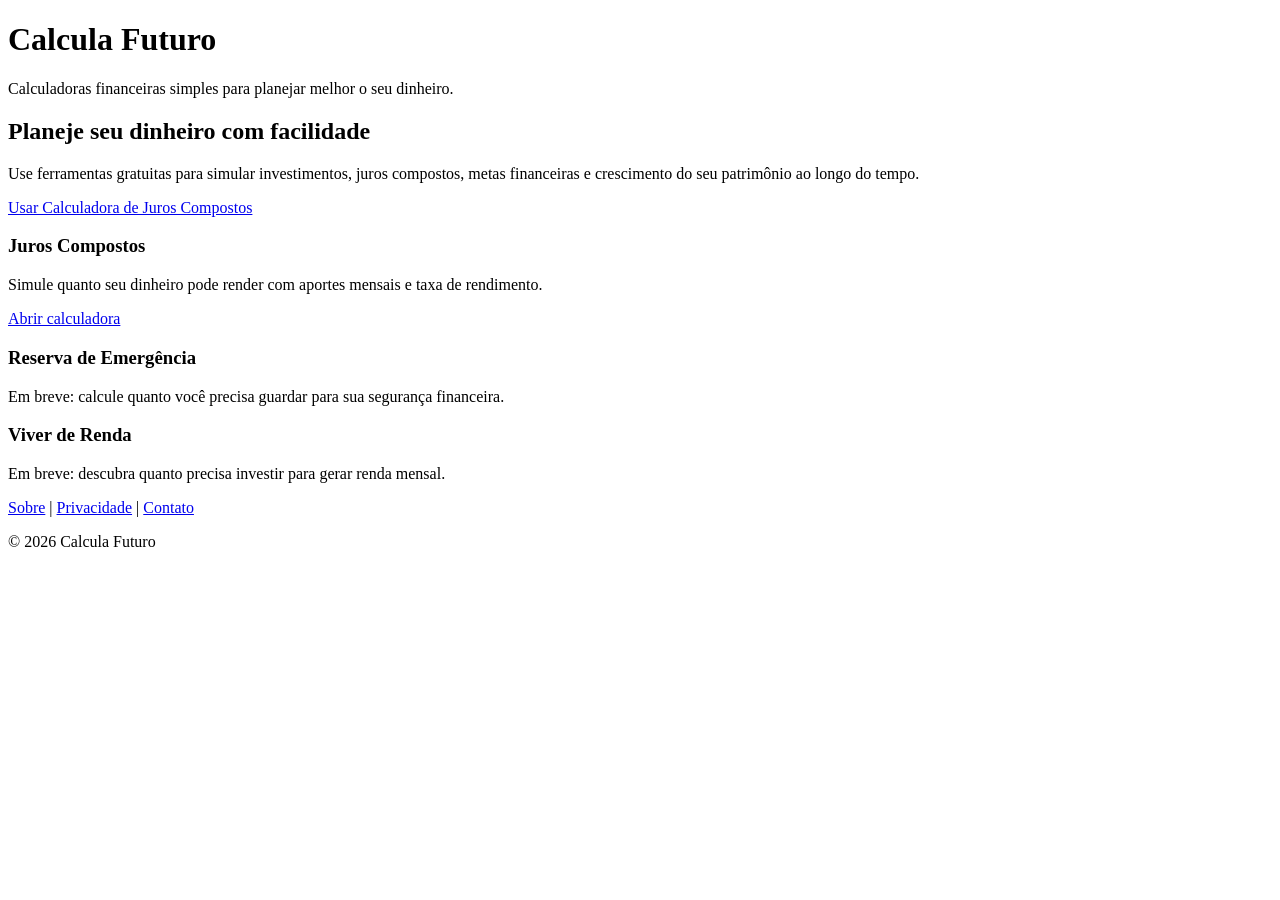
==== index.html @ 506d2a88 "Create index.html" ====
<!DOCTYPE html>
<html lang="pt-BR">
<head>
  <meta charset="UTF-8">
  <meta name="viewport" content="width=device-width, initial-scale=1.0">
  <title>Calcula Futuro - Calculadoras Financeiras Gratuitas</title>
  <meta name="description" content="Use calculadoras financeiras gratuitas para simular juros compostos, investimentos, metas financeiras e planejamento do seu dinheiro.">
  <link rel="stylesheet" href="style.css">
</head>
<body>

  <header class="topo">
    <div class="container">
      <h1>Calcula Futuro</h1>
      <p>Calculadoras financeiras simples para planejar melhor o seu dinheiro.</p>
    </div>
  </header>

  <main class="container">
    <section class="hero">
      <h2>Planeje seu dinheiro com facilidade</h2>
      <p>
        Use ferramentas gratuitas para simular investimentos, juros compostos,
        metas financeiras e crescimento do seu patrimônio ao longo do tempo.
      </p>

      <a class="botao" href="juros-compostos.html">Usar Calculadora de Juros Compostos</a>
    </section>

    <section class="cards">
      <div class="card">
        <h3>Juros Compostos</h3>
        <p>Simule quanto seu dinheiro pode render com aportes mensais e taxa de rendimento.</p>
        <a href="juros-compostos.html">Abrir calculadora</a>
      </div>

      <div class="card bloqueado">
        <h3>Reserva de Emergência</h3>
        <p>Em breve: calcule quanto você precisa guardar para sua segurança financeira.</p>
      </div>

      <div class="card bloqueado">
        <h3>Viver de Renda</h3>
        <p>Em breve: descubra quanto precisa investir para gerar renda mensal.</p>
      </div>
    </section>
  </main>

  <footer class="rodape">
    <div class="container">
      <p>
        <a href="sobre.html">Sobre</a> |
        <a href="privacidade.html">Privacidade</a> |
        <a href="contato.html">Contato</a>
      </p>
      <p>© 2026 Calcula Futuro</p>
    </div>
  </footer>

</body>
</html>
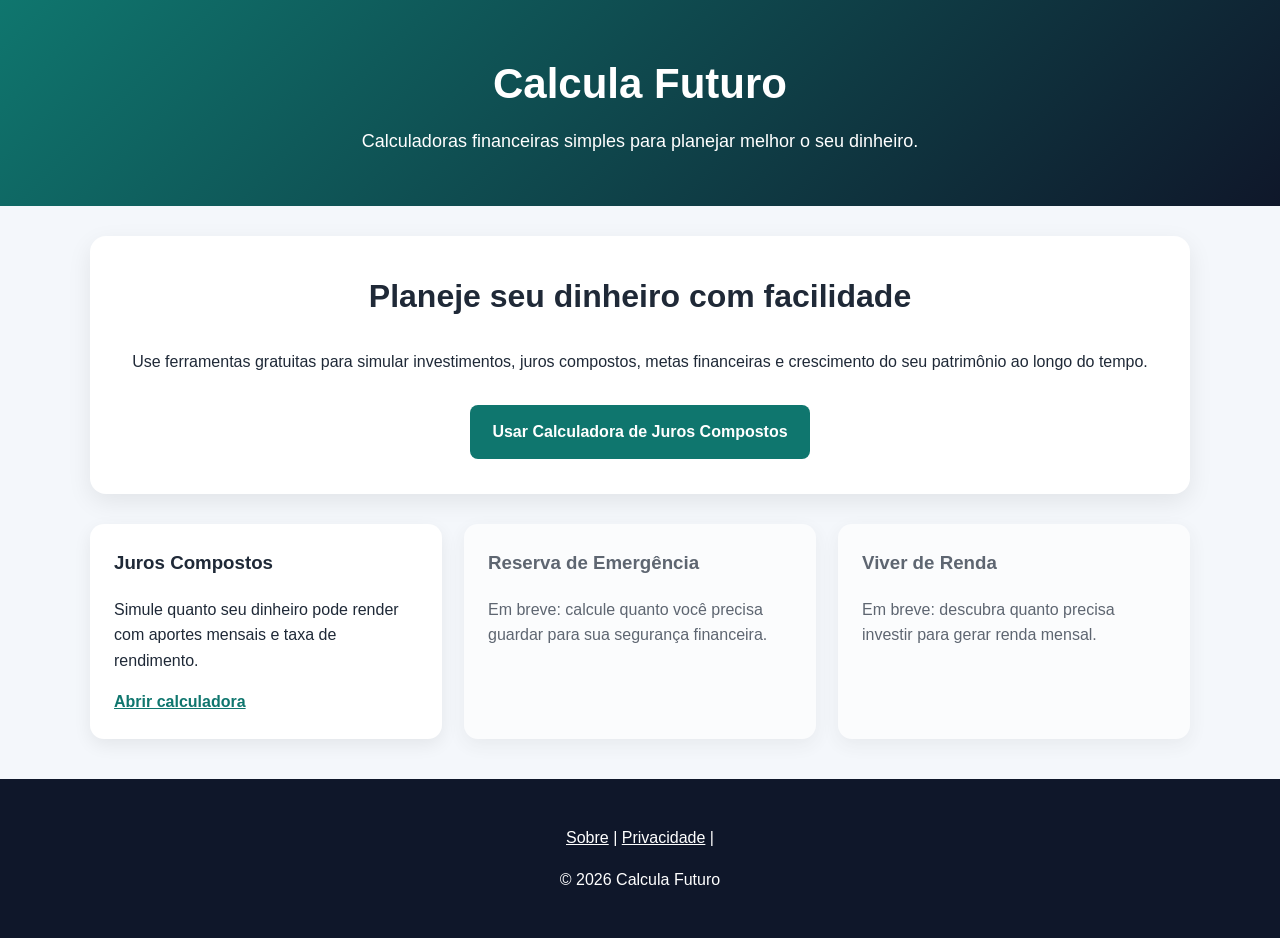
==== commit db94c532: "Atualizar o index.html" ====
--- a/index.html
+++ b/index.html
@@ -51,7 +51,6 @@
       <p>
         <a href="sobre.html">Sobre</a> |
         <a href="privacidade.html">Privacidade</a> |
-        <a href="contato.html">Contato</a>
       </p>
       <p>© 2026 Calcula Futuro</p>
     </div>
--- a/style.css
+++ b/style.css
@@ -0,0 +1,195 @@
+* {
+  box-sizing: border-box;
+}
+
+body {
+  margin: 0;
+  font-family: Arial, Helvetica, sans-serif;
+  background: #f4f7fb;
+  color: #1f2937;
+  line-height: 1.6;
+}
+
+.container {
+  width: 92%;
+  max-width: 1100px;
+  margin: 0 auto;
+}
+
+.topo {
+  background: linear-gradient(135deg, #0f766e, #0f172a);
+  color: white;
+  padding: 50px 0;
+  text-align: center;
+}
+
+.topo h1 {
+  font-size: 42px;
+  margin: 0 0 10px;
+}
+
+.topo p {
+  font-size: 18px;
+  margin: 0;
+}
+
+.hero {
+  background: white;
+  margin-top: 30px;
+  padding: 35px;
+  border-radius: 16px;
+  box-shadow: 0 8px 24px rgba(0, 0, 0, 0.08);
+  text-align: center;
+}
+
+.hero h2 {
+  font-size: 32px;
+  margin-top: 0;
+}
+
+.botao {
+  display: inline-block;
+  background: #0f766e;
+  color: white;
+  padding: 14px 22px;
+  border-radius: 8px;
+  text-decoration: none;
+  font-weight: bold;
+  margin-top: 15px;
+}
+
+.botao:hover {
+  background: #115e59;
+}
+
+.cards {
+  display: grid;
+  grid-template-columns: repeat(3, 1fr);
+  gap: 22px;
+  margin: 30px 0;
+}
+
+.card {
+  background: white;
+  padding: 24px;
+  border-radius: 14px;
+  box-shadow: 0 6px 18px rgba(0, 0, 0, 0.07);
+}
+
+.card h3 {
+  margin-top: 0;
+}
+
+.card a {
+  color: #0f766e;
+  font-weight: bold;
+}
+
+.bloqueado {
+  opacity: 0.7;
+}
+
+.formulario {
+  background: white;
+  padding: 28px;
+  border-radius: 14px;
+  box-shadow: 0 6px 18px rgba(0, 0, 0, 0.07);
+  margin: 30px 0;
+}
+
+.campo {
+  margin-bottom: 18px;
+}
+
+label {
+  display: block;
+  font-weight: bold;
+  margin-bottom: 6px;
+}
+
+input, select {
+  width: 100%;
+  padding: 12px;
+  border: 1px solid #cbd5e1;
+  border-radius: 8px;
+  font-size: 16px;
+}
+
+button {
+  background: #0f766e;
+  color: white;
+  padding: 14px 22px;
+  border: none;
+  border-radius: 8px;
+  font-size: 16px;
+  font-weight: bold;
+  cursor: pointer;
+}
+
+button:hover {
+  background: #115e59;
+}
+
+.resultado {
+  background: #ecfdf5;
+  border-left: 5px solid #0f766e;
+  padding: 22px;
+  border-radius: 10px;
+  margin-top: 25px;
+}
+
+.tabela-container {
+  overflow-x: auto;
+  margin-top: 25px;
+}
+
+table {
+  width: 100%;
+  border-collapse: collapse;
+  background: white;
+}
+
+th, td {
+  padding: 12px;
+  border: 1px solid #e5e7eb;
+  text-align: right;
+}
+
+th {
+  background: #0f766e;
+  color: white;
+}
+
+.conteudo {
+  background: white;
+  padding: 30px;
+  border-radius: 14px;
+  margin: 30px 0;
+  box-shadow: 0 6px 18px rgba(0, 0, 0, 0.07);
+}
+
+.rodape {
+  text-align: center;
+  padding: 30px 0;
+  margin-top: 40px;
+  background: #0f172a;
+  color: white;
+}
+
+.rodape a {
+  color: white;
+}
+
+@media (max-width: 768px) {
+  .cards {
+    grid-template-columns: 1fr;
+  }
+
+  .topo h1 {
+    font-size: 32px;
+  }
+
+  .hero h2 {
+    font-size: 26px;
+  }
+}
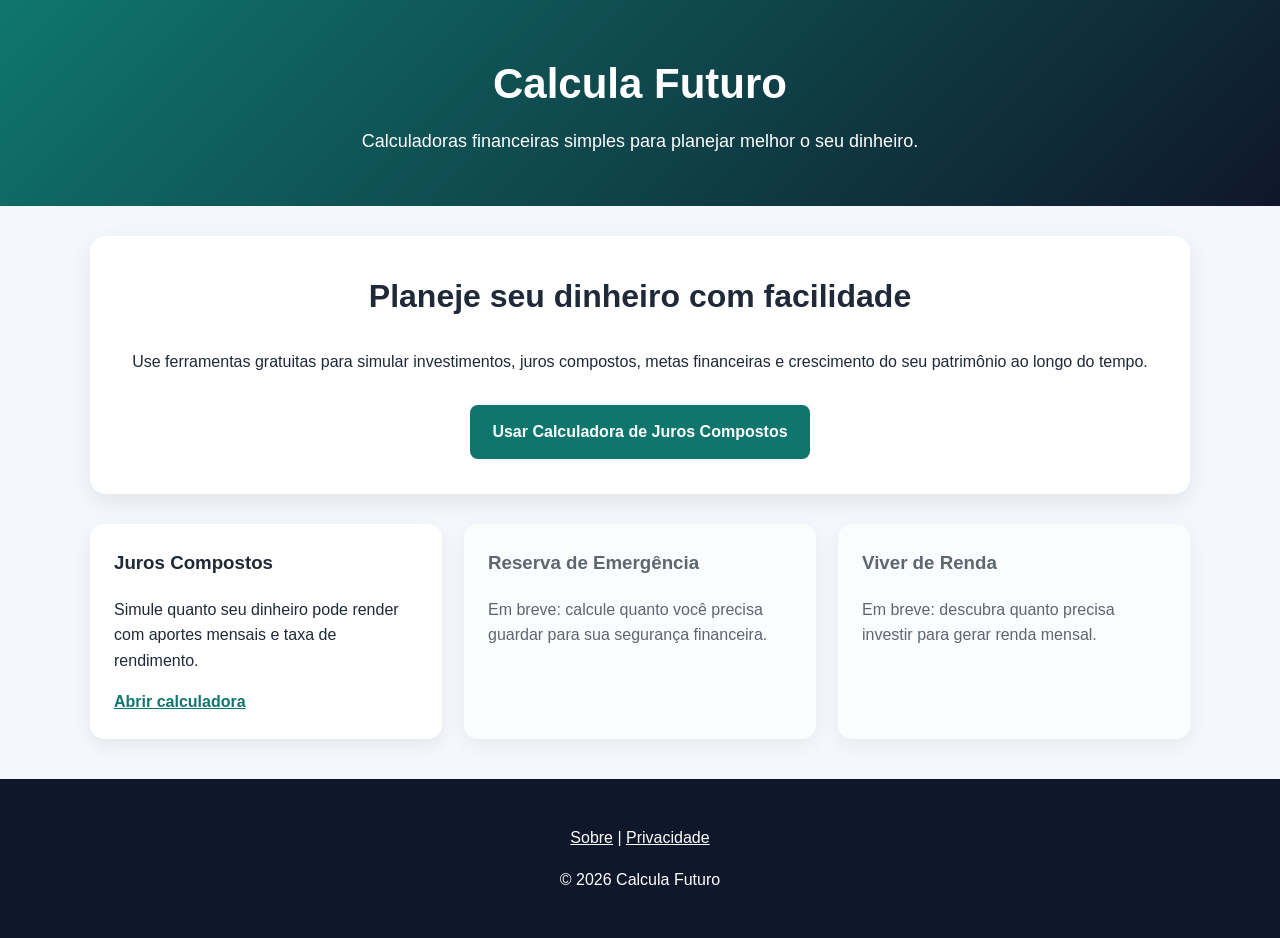
==== commit 296423c1: "Atualizar o index.html" ====
--- a/index.html
+++ b/index.html
@@ -50,7 +50,7 @@
     <div class="container">
       <p>
         <a href="sobre.html">Sobre</a> |
-        <a href="privacidade.html">Privacidade</a> |
+        <a href="privacidade.html">Privacidade</a>
       </p>
       <p>© 2026 Calcula Futuro</p>
     </div>
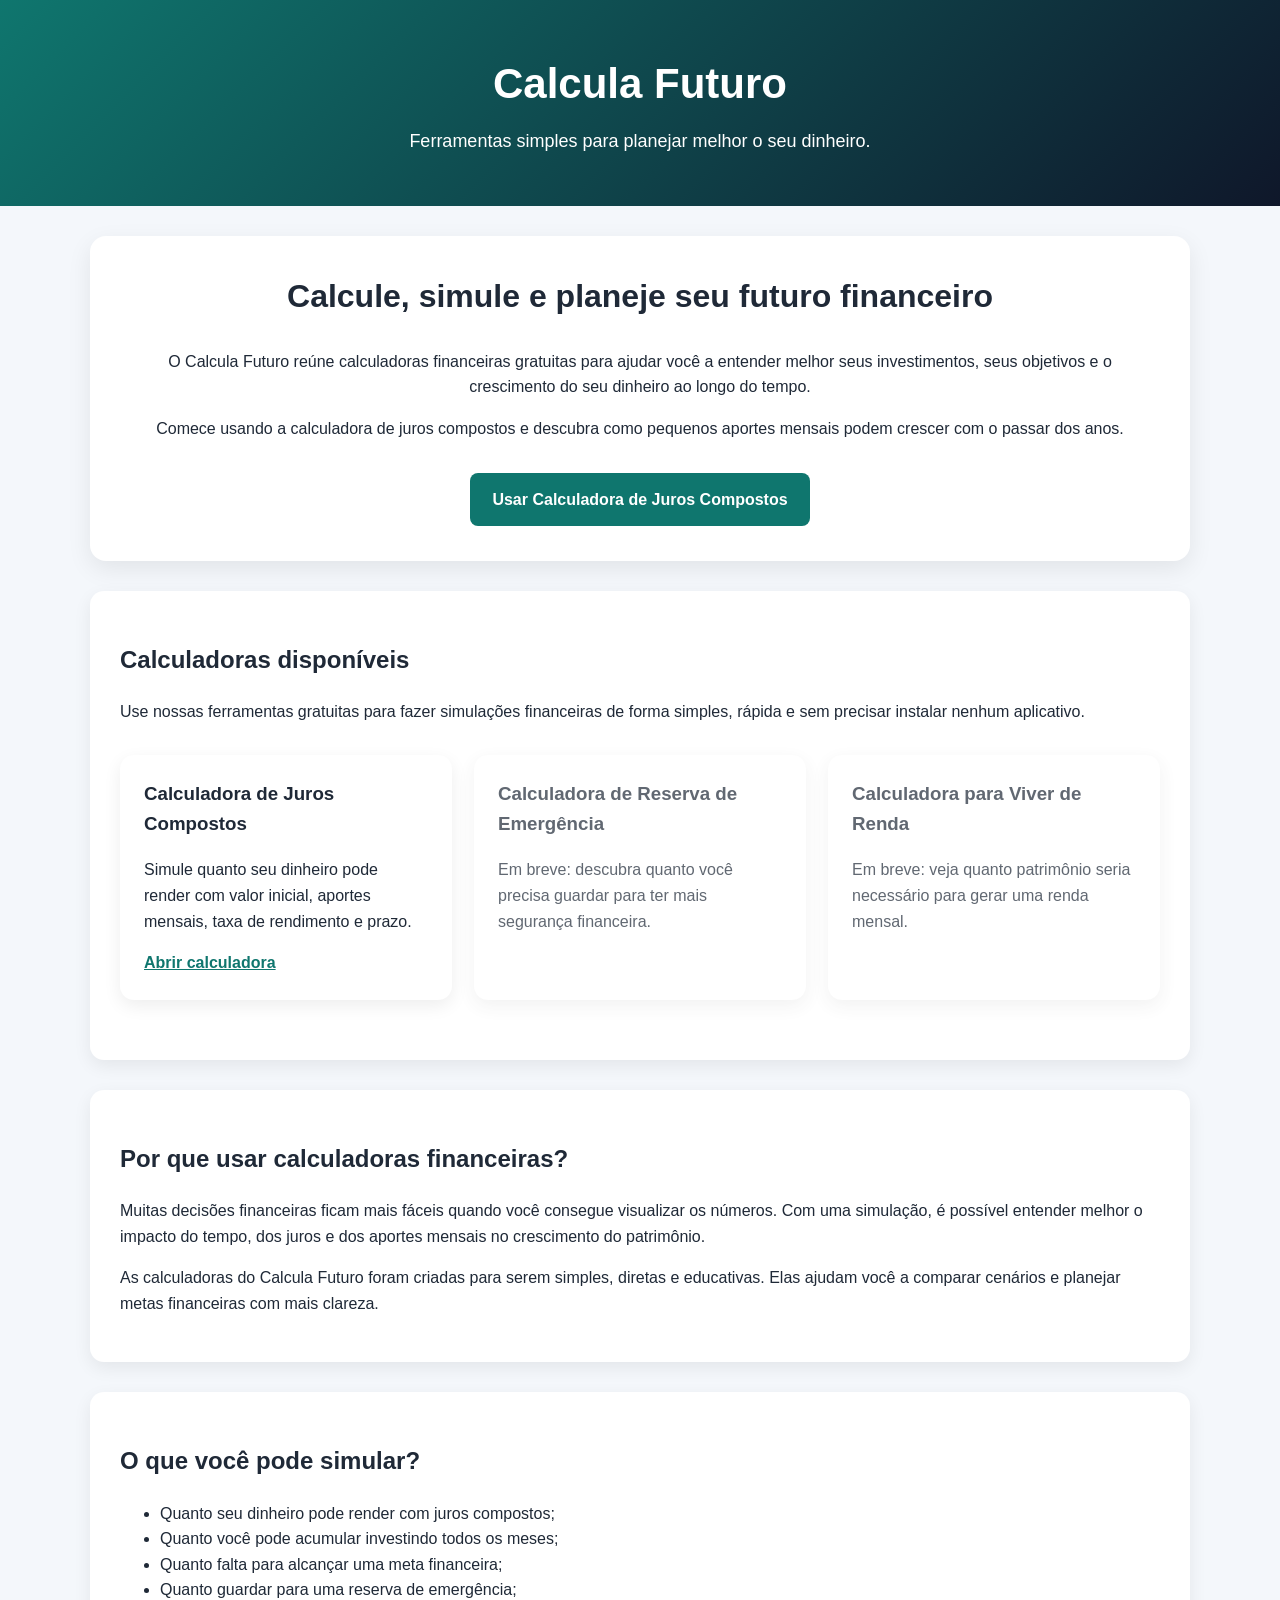
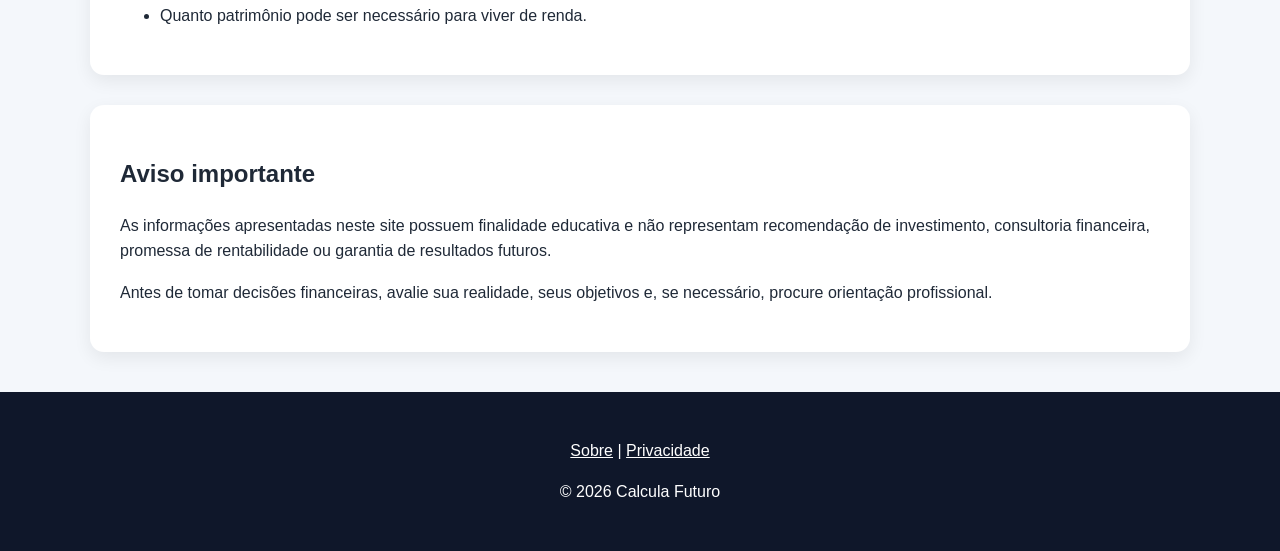
==== commit ce0a3c1e: "Atualizar o index.html" ====
--- a/index.html
+++ b/index.html
@@ -3,8 +3,11 @@
 <head>
   <meta charset="UTF-8">
   <meta name="viewport" content="width=device-width, initial-scale=1.0">
+
   <title>Calcula Futuro - Calculadoras Financeiras Gratuitas</title>
-  <meta name="description" content="Use calculadoras financeiras gratuitas para simular juros compostos, investimentos, metas financeiras e planejamento do seu dinheiro.">
+
+  <meta name="description" content="Calculadoras financeiras gratuitas para simular juros compostos, investimentos, reserva de emergência e planejamento financeiro pessoal.">
+
   <link rel="stylesheet" href="style.css">
 </head>
 <body>
@@ -12,38 +15,106 @@
   <header class="topo">
     <div class="container">
       <h1>Calcula Futuro</h1>
-      <p>Calculadoras financeiras simples para planejar melhor o seu dinheiro.</p>
+      <p>Ferramentas simples para planejar melhor o seu dinheiro.</p>
     </div>
   </header>
 
   <main class="container">
+
     <section class="hero">
-      <h2>Planeje seu dinheiro com facilidade</h2>
+      <h2>Calcule, simule e planeje seu futuro financeiro</h2>
+
       <p>
-        Use ferramentas gratuitas para simular investimentos, juros compostos,
-        metas financeiras e crescimento do seu patrimônio ao longo do tempo.
+        O Calcula Futuro reúne calculadoras financeiras gratuitas para ajudar você a entender
+        melhor seus investimentos, seus objetivos e o crescimento do seu dinheiro ao longo do tempo.
+      </p>
+
+      <p>
+        Comece usando a calculadora de juros compostos e descubra como pequenos aportes mensais
+        podem crescer com o passar dos anos.
       </p>
 
       <a class="botao" href="juros-compostos.html">Usar Calculadora de Juros Compostos</a>
     </section>
 
-    <section class="cards">
-      <div class="card">
-        <h3>Juros Compostos</h3>
-        <p>Simule quanto seu dinheiro pode render com aportes mensais e taxa de rendimento.</p>
-        <a href="juros-compostos.html">Abrir calculadora</a>
-      </div>
+    <section class="conteudo">
+      <h2>Calculadoras disponíveis</h2>
 
-      <div class="card bloqueado">
-        <h3>Reserva de Emergência</h3>
-        <p>Em breve: calcule quanto você precisa guardar para sua segurança financeira.</p>
-      </div>
+      <p>
+        Use nossas ferramentas gratuitas para fazer simulações financeiras de forma simples,
+        rápida e sem precisar instalar nenhum aplicativo.
+      </p>
 
-      <div class="card bloqueado">
-        <h3>Viver de Renda</h3>
-        <p>Em breve: descubra quanto precisa investir para gerar renda mensal.</p>
+      <div class="cards">
+
+        <div class="card">
+          <h3>Calculadora de Juros Compostos</h3>
+          <p>
+            Simule quanto seu dinheiro pode render com valor inicial, aportes mensais,
+            taxa de rendimento e prazo.
+          </p>
+          <a href="juros-compostos.html">Abrir calculadora</a>
+        </div>
+
+        <div class="card bloqueado">
+          <h3>Calculadora de Reserva de Emergência</h3>
+          <p>
+            Em breve: descubra quanto você precisa guardar para ter mais segurança financeira.
+          </p>
+        </div>
+
+        <div class="card bloqueado">
+          <h3>Calculadora para Viver de Renda</h3>
+          <p>
+            Em breve: veja quanto patrimônio seria necessário para gerar uma renda mensal.
+          </p>
+        </div>
+
       </div>
     </section>
+
+    <section class="conteudo">
+      <h2>Por que usar calculadoras financeiras?</h2>
+
+      <p>
+        Muitas decisões financeiras ficam mais fáceis quando você consegue visualizar os números.
+        Com uma simulação, é possível entender melhor o impacto do tempo, dos juros e dos aportes
+        mensais no crescimento do patrimônio.
+      </p>
+
+      <p>
+        As calculadoras do Calcula Futuro foram criadas para serem simples, diretas e educativas.
+        Elas ajudam você a comparar cenários e planejar metas financeiras com mais clareza.
+      </p>
+    </section>
+
+    <section class="conteudo">
+      <h2>O que você pode simular?</h2>
+
+      <ul>
+        <li>Quanto seu dinheiro pode render com juros compostos;</li>
+        <li>Quanto você pode acumular investindo todos os meses;</li>
+        <li>Quanto falta para alcançar uma meta financeira;</li>
+        <li>Quanto guardar para uma reserva de emergência;</li>
+        <li>Quanto patrimônio pode ser necessário para viver de renda.</li>
+      </ul>
+    </section>
+
+    <section class="conteudo">
+      <h2>Aviso importante</h2>
+
+      <p>
+        As informações apresentadas neste site possuem finalidade educativa e não representam
+        recomendação de investimento, consultoria financeira, promessa de rentabilidade ou garantia
+        de resultados futuros.
+      </p>
+
+      <p>
+        Antes de tomar decisões financeiras, avalie sua realidade, seus objetivos e, se necessário,
+        procure orientação profissional.
+      </p>
+    </section>
+
   </main>
 
   <footer class="rodape">
@@ -57,4 +128,4 @@
   </footer>
 
 </body>
-</html>
+</html>
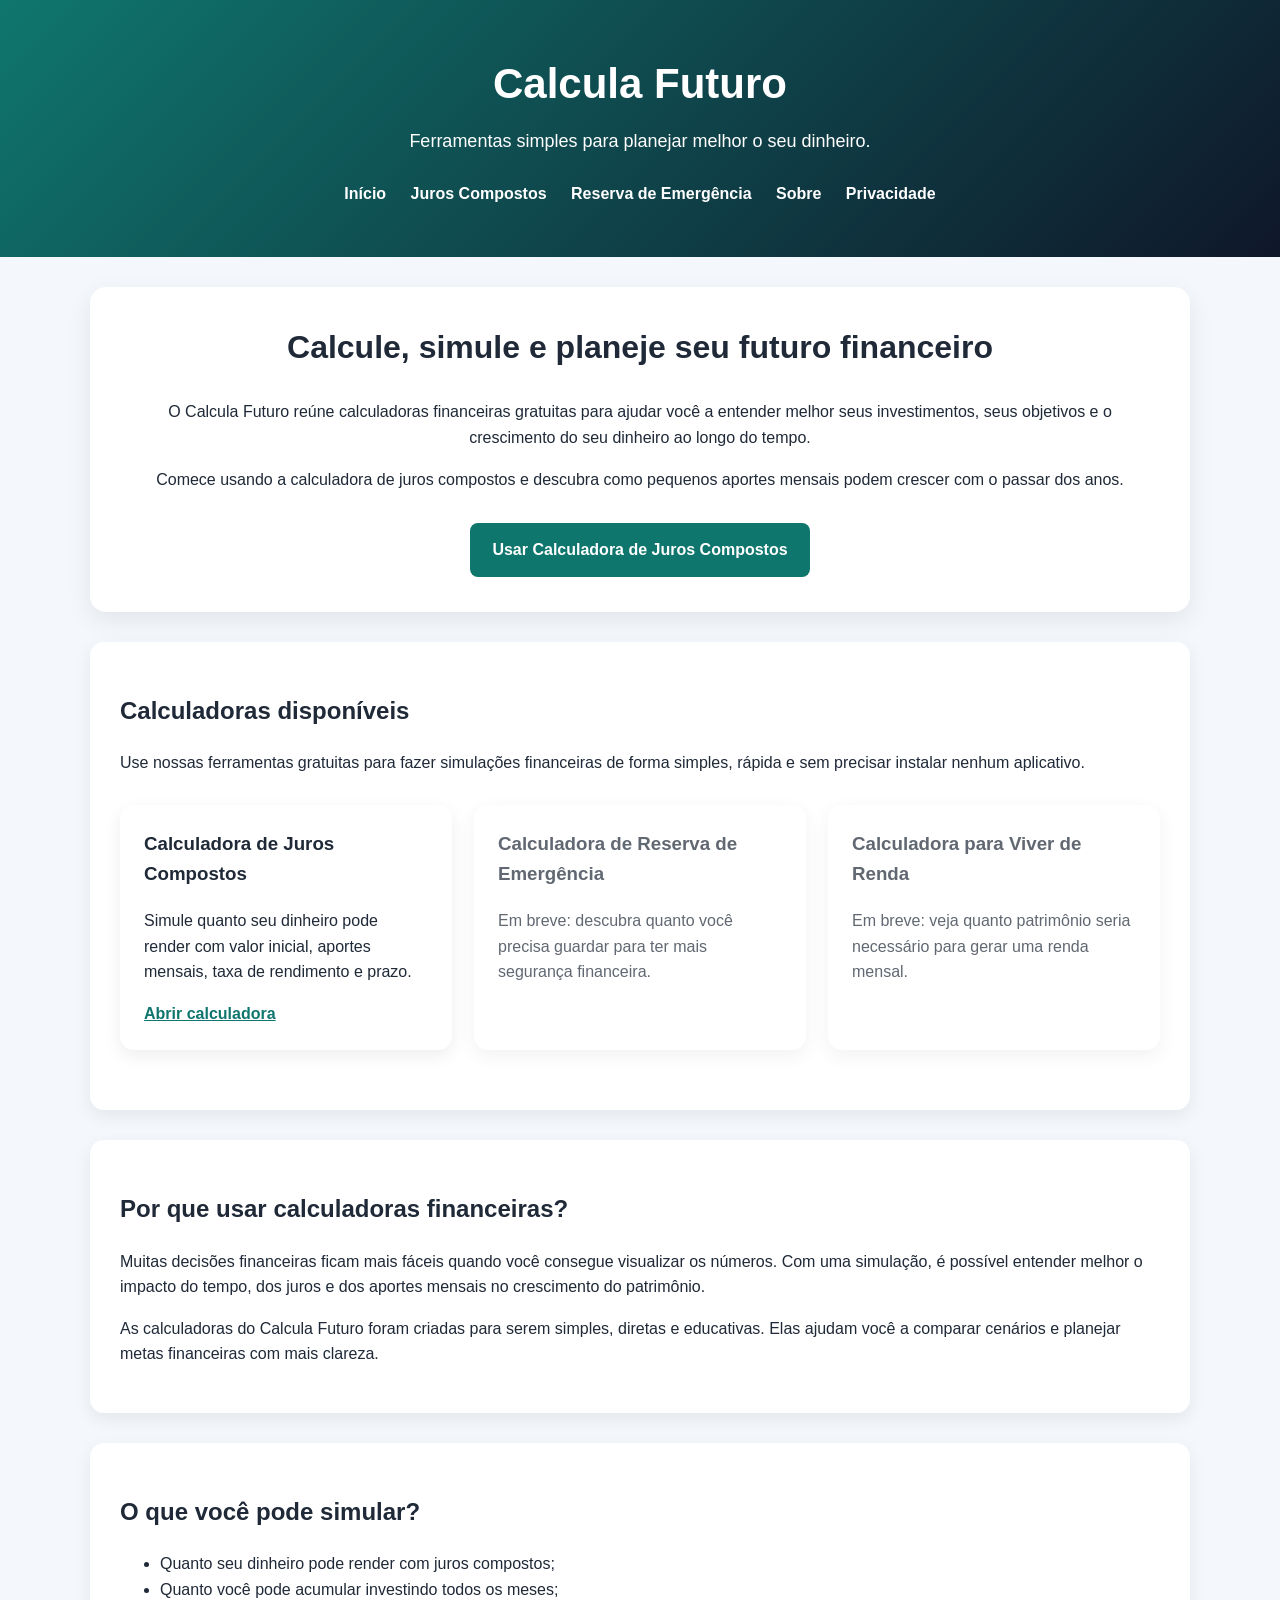
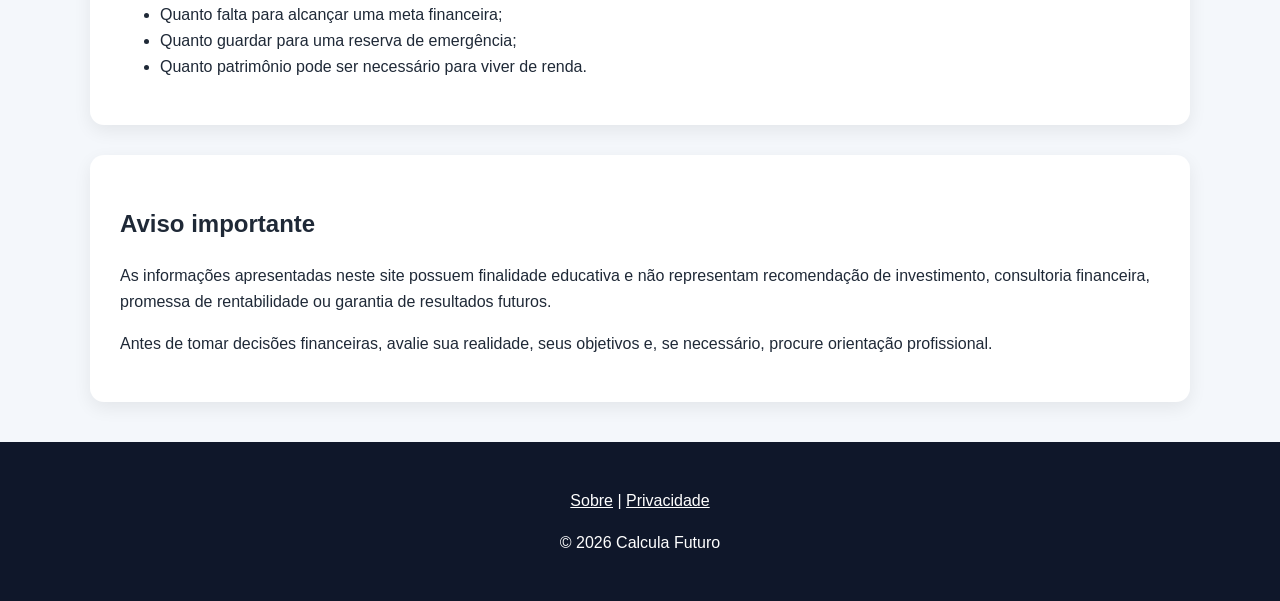
==== commit f689a0f0: "Atualizar o index.html" ====
--- a/index.html
+++ b/index.html
@@ -12,12 +12,20 @@
 </head>
 <body>
 
-  <header class="topo">
-    <div class="container">
-      <h1>Calcula Futuro</h1>
-      <p>Ferramentas simples para planejar melhor o seu dinheiro.</p>
-    </div>
-  </header>
+ <header class="topo">
+  <div class="container">
+    <h1>Calcula Futuro</h1>
+    <p>Ferramentas simples para planejar melhor o seu dinheiro.</p>
+
+    <nav class="menu">
+      <a href="index.html">Início</a>
+      <a href="juros-compostos.html">Juros Compostos</a>
+      <a href="reserva-emergencia.html">Reserva de Emergência</a>
+      <a href="sobre.html">Sobre</a>
+      <a href="privacidade.html">Privacidade</a>
+    </nav>
+  </div>
+</header>
 
   <main class="container">
 
--- a/style.css
+++ b/style.css
@@ -33,6 +33,29 @@
   margin: 0;
 }
 
+.menu {
+  margin-top: 25px;
+}
+
+.menu a {
+  color: white;
+  text-decoration: none;
+  font-weight: bold;
+  margin: 0 10px;
+  display: inline-block;
+}
+
+.menu a:hover {
+  text-decoration: underline;
+}
+
+@media (max-width: 768px) {
+  .menu a {
+    display: block;
+    margin: 10px 0;
+  }
+}
+
 .hero {
   background: white;
   margin-top: 30px;
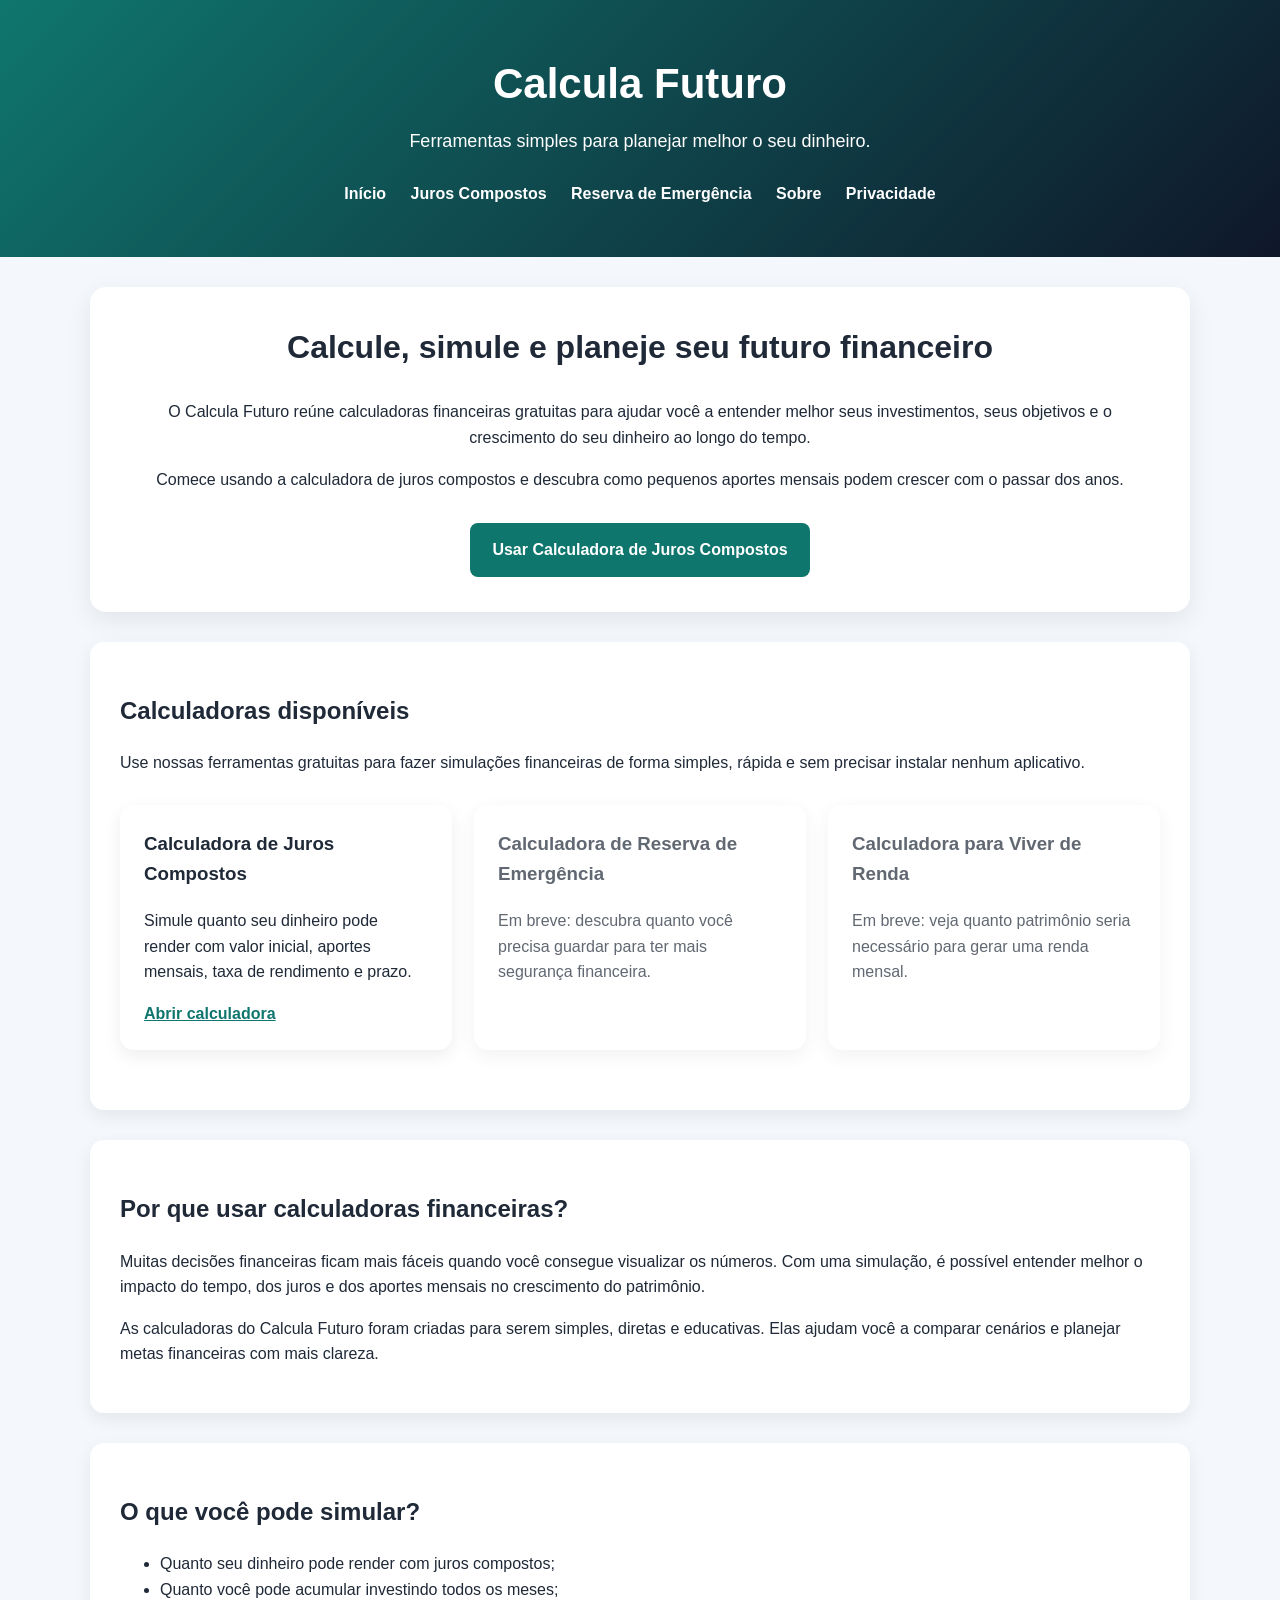
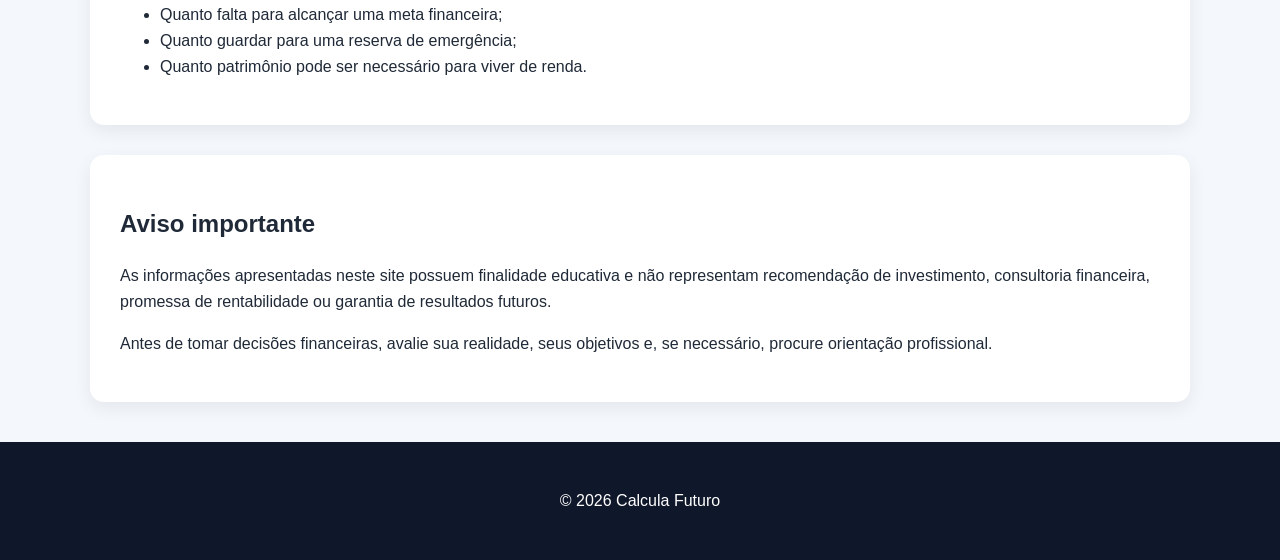
==== commit 40cd61e1: "Atualizar o index.html" ====
--- a/index.html
+++ b/index.html
@@ -127,10 +127,6 @@
 
   <footer class="rodape">
     <div class="container">
-      <p>
-        <a href="sobre.html">Sobre</a> |
-        <a href="privacidade.html">Privacidade</a>
-      </p>
       <p>© 2026 Calcula Futuro</p>
     </div>
   </footer>
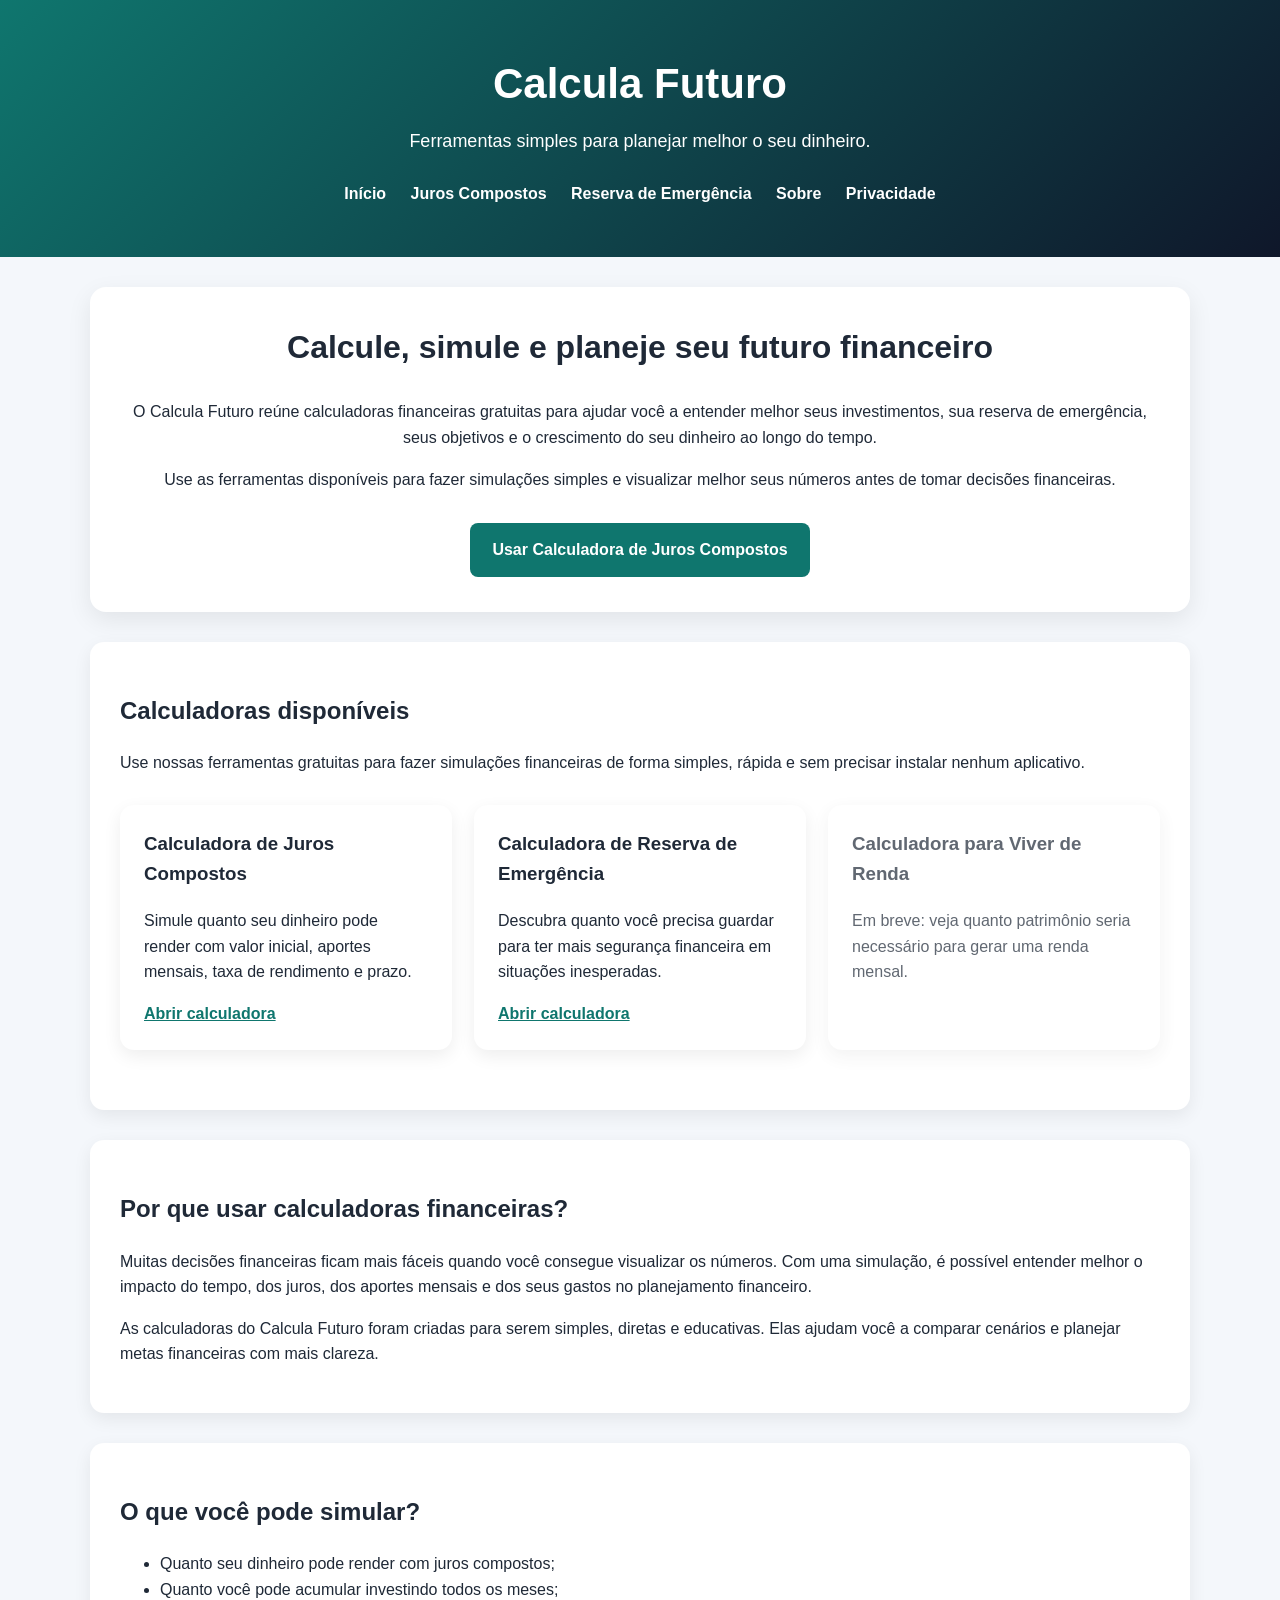
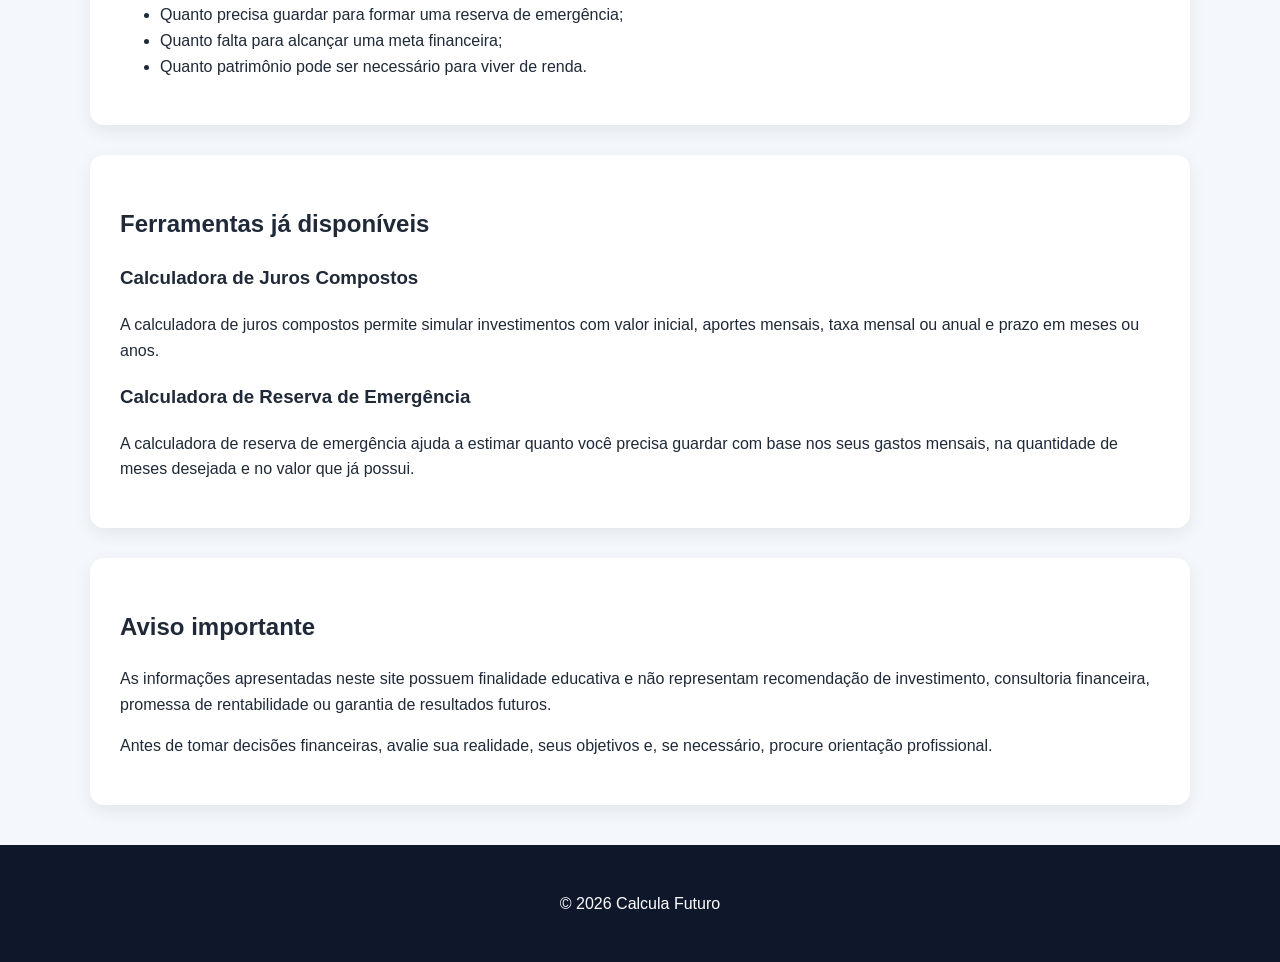
==== commit 2045071f: "Atualizar o index.html" ====
--- a/index.html
+++ b/index.html
@@ -6,26 +6,26 @@
 
   <title>Calcula Futuro - Calculadoras Financeiras Gratuitas</title>
 
-  <meta name="description" content="Calculadoras financeiras gratuitas para simular juros compostos, investimentos, reserva de emergência e planejamento financeiro pessoal.">
+  <meta name="description" content="Calculadoras financeiras gratuitas para simular juros compostos, reserva de emergência, investimentos e planejamento financeiro pessoal.">
 
   <link rel="stylesheet" href="style.css">
 </head>
 <body>
 
- <header class="topo">
-  <div class="container">
-    <h1>Calcula Futuro</h1>
-    <p>Ferramentas simples para planejar melhor o seu dinheiro.</p>
+  <header class="topo">
+    <div class="container">
+      <h1>Calcula Futuro</h1>
+      <p>Ferramentas simples para planejar melhor o seu dinheiro.</p>
 
-    <nav class="menu">
-      <a href="index.html">Início</a>
-      <a href="juros-compostos.html">Juros Compostos</a>
-      <a href="reserva-emergencia.html">Reserva de Emergência</a>
-      <a href="sobre.html">Sobre</a>
-      <a href="privacidade.html">Privacidade</a>
-    </nav>
-  </div>
-</header>
+      <nav class="menu">
+        <a href="index.html">Início</a>
+        <a href="juros-compostos.html">Juros Compostos</a>
+        <a href="reserva-emergencia.html">Reserva de Emergência</a>
+        <a href="sobre.html">Sobre</a>
+        <a href="privacidade.html">Privacidade</a>
+      </nav>
+    </div>
+  </header>
 
   <main class="container">
 
@@ -34,12 +34,13 @@
 
       <p>
         O Calcula Futuro reúne calculadoras financeiras gratuitas para ajudar você a entender
-        melhor seus investimentos, seus objetivos e o crescimento do seu dinheiro ao longo do tempo.
+        melhor seus investimentos, sua reserva de emergência, seus objetivos e o crescimento
+        do seu dinheiro ao longo do tempo.
       </p>
 
       <p>
-        Comece usando a calculadora de juros compostos e descubra como pequenos aportes mensais
-        podem crescer com o passar dos anos.
+        Use as ferramentas disponíveis para fazer simulações simples e visualizar melhor
+        seus números antes de tomar decisões financeiras.
       </p>
 
       <a class="botao" href="juros-compostos.html">Usar Calculadora de Juros Compostos</a>
@@ -64,11 +65,13 @@
           <a href="juros-compostos.html">Abrir calculadora</a>
         </div>
 
-        <div class="card bloqueado">
+        <div class="card">
           <h3>Calculadora de Reserva de Emergência</h3>
           <p>
-            Em breve: descubra quanto você precisa guardar para ter mais segurança financeira.
+            Descubra quanto você precisa guardar para ter mais segurança financeira
+            em situações inesperadas.
           </p>
+          <a href="reserva-emergencia.html">Abrir calculadora</a>
         </div>
 
         <div class="card bloqueado">
@@ -86,8 +89,8 @@
 
       <p>
         Muitas decisões financeiras ficam mais fáceis quando você consegue visualizar os números.
-        Com uma simulação, é possível entender melhor o impacto do tempo, dos juros e dos aportes
-        mensais no crescimento do patrimônio.
+        Com uma simulação, é possível entender melhor o impacto do tempo, dos juros, dos aportes
+        mensais e dos seus gastos no planejamento financeiro.
       </p>
 
       <p>
@@ -102,10 +105,26 @@
       <ul>
         <li>Quanto seu dinheiro pode render com juros compostos;</li>
         <li>Quanto você pode acumular investindo todos os meses;</li>
+        <li>Quanto precisa guardar para formar uma reserva de emergência;</li>
         <li>Quanto falta para alcançar uma meta financeira;</li>
-        <li>Quanto guardar para uma reserva de emergência;</li>
         <li>Quanto patrimônio pode ser necessário para viver de renda.</li>
       </ul>
+    </section>
+
+    <section class="conteudo">
+      <h2>Ferramentas já disponíveis</h2>
+
+      <h3>Calculadora de Juros Compostos</h3>
+      <p>
+        A calculadora de juros compostos permite simular investimentos com valor inicial,
+        aportes mensais, taxa mensal ou anual e prazo em meses ou anos.
+      </p>
+
+      <h3>Calculadora de Reserva de Emergência</h3>
+      <p>
+        A calculadora de reserva de emergência ajuda a estimar quanto você precisa guardar
+        com base nos seus gastos mensais, na quantidade de meses desejada e no valor que já possui.
+      </p>
     </section>
 
     <section class="conteudo">
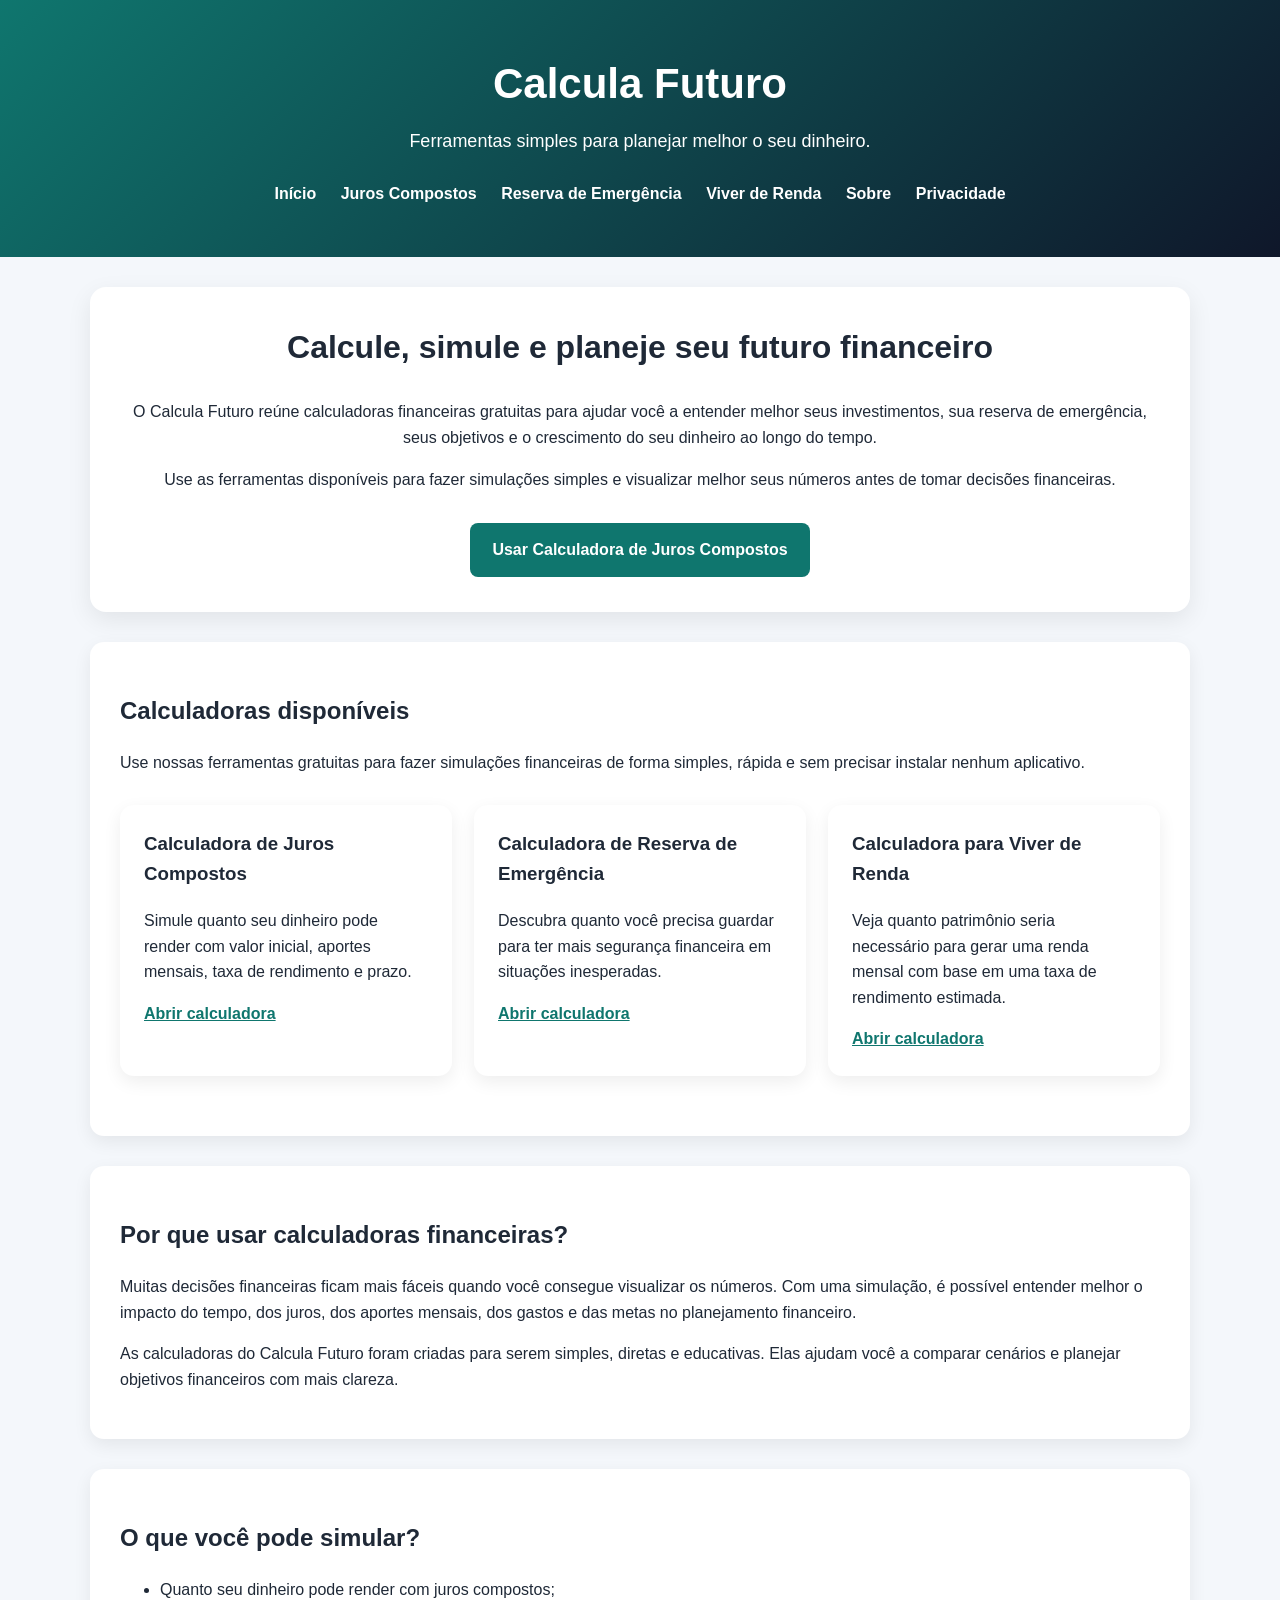
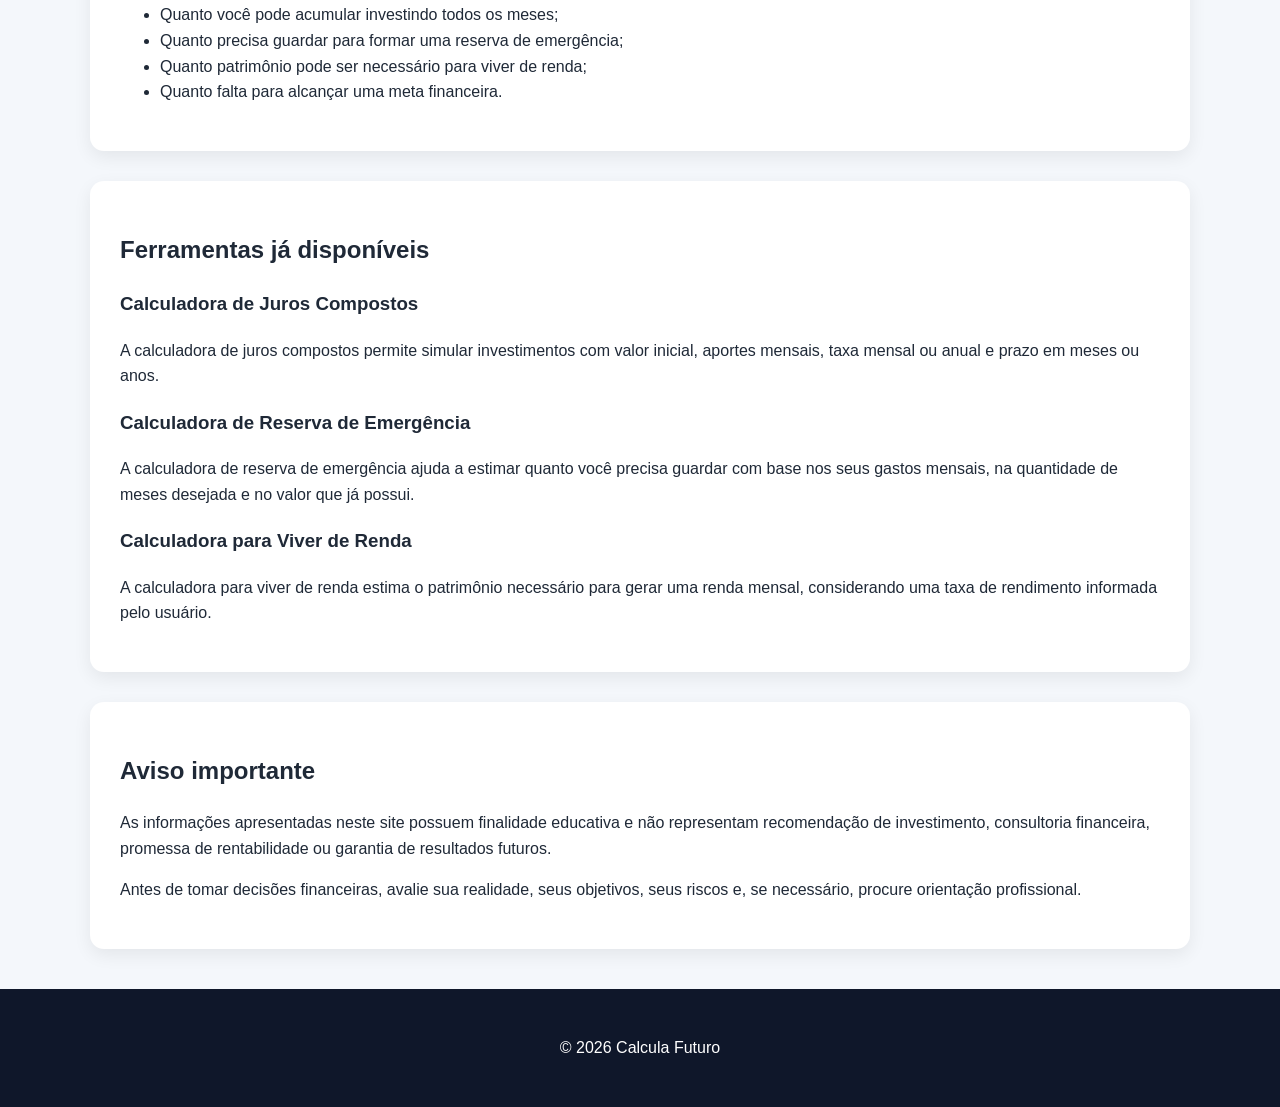
==== commit 334cc066: "Atualizar o index.html" ====
--- a/index.html
+++ b/index.html
@@ -6,7 +6,7 @@
 
   <title>Calcula Futuro - Calculadoras Financeiras Gratuitas</title>
 
-  <meta name="description" content="Calculadoras financeiras gratuitas para simular juros compostos, reserva de emergência, investimentos e planejamento financeiro pessoal.">
+  <meta name="description" content="Calculadoras financeiras gratuitas para simular juros compostos, reserva de emergência, viver de renda, investimentos e planejamento financeiro pessoal.">
 
   <link rel="stylesheet" href="style.css">
 </head>
@@ -21,6 +21,7 @@
         <a href="index.html">Início</a>
         <a href="juros-compostos.html">Juros Compostos</a>
         <a href="reserva-emergencia.html">Reserva de Emergência</a>
+        <a href="viver-de-renda.html">Viver de Renda</a>
         <a href="sobre.html">Sobre</a>
         <a href="privacidade.html">Privacidade</a>
       </nav>
@@ -74,11 +75,13 @@
           <a href="reserva-emergencia.html">Abrir calculadora</a>
         </div>
 
-        <div class="card bloqueado">
+        <div class="card">
           <h3>Calculadora para Viver de Renda</h3>
           <p>
-            Em breve: veja quanto patrimônio seria necessário para gerar uma renda mensal.
+            Veja quanto patrimônio seria necessário para gerar uma renda mensal
+            com base em uma taxa de rendimento estimada.
           </p>
+          <a href="viver-de-renda.html">Abrir calculadora</a>
         </div>
 
       </div>
@@ -90,12 +93,12 @@
       <p>
         Muitas decisões financeiras ficam mais fáceis quando você consegue visualizar os números.
         Com uma simulação, é possível entender melhor o impacto do tempo, dos juros, dos aportes
-        mensais e dos seus gastos no planejamento financeiro.
+        mensais, dos gastos e das metas no planejamento financeiro.
       </p>
 
       <p>
         As calculadoras do Calcula Futuro foram criadas para serem simples, diretas e educativas.
-        Elas ajudam você a comparar cenários e planejar metas financeiras com mais clareza.
+        Elas ajudam você a comparar cenários e planejar objetivos financeiros com mais clareza.
       </p>
     </section>
 
@@ -106,8 +109,8 @@
         <li>Quanto seu dinheiro pode render com juros compostos;</li>
         <li>Quanto você pode acumular investindo todos os meses;</li>
         <li>Quanto precisa guardar para formar uma reserva de emergência;</li>
-        <li>Quanto falta para alcançar uma meta financeira;</li>
-        <li>Quanto patrimônio pode ser necessário para viver de renda.</li>
+        <li>Quanto patrimônio pode ser necessário para viver de renda;</li>
+        <li>Quanto falta para alcançar uma meta financeira.</li>
       </ul>
     </section>
 
@@ -125,6 +128,12 @@
         A calculadora de reserva de emergência ajuda a estimar quanto você precisa guardar
         com base nos seus gastos mensais, na quantidade de meses desejada e no valor que já possui.
       </p>
+
+      <h3>Calculadora para Viver de Renda</h3>
+      <p>
+        A calculadora para viver de renda estima o patrimônio necessário para gerar uma renda mensal,
+        considerando uma taxa de rendimento informada pelo usuário.
+      </p>
     </section>
 
     <section class="conteudo">
@@ -137,8 +146,8 @@
       </p>
 
       <p>
-        Antes de tomar decisões financeiras, avalie sua realidade, seus objetivos e, se necessário,
-        procure orientação profissional.
+        Antes de tomar decisões financeiras, avalie sua realidade, seus objetivos, seus riscos e,
+        se necessário, procure orientação profissional.
       </p>
     </section>
 
